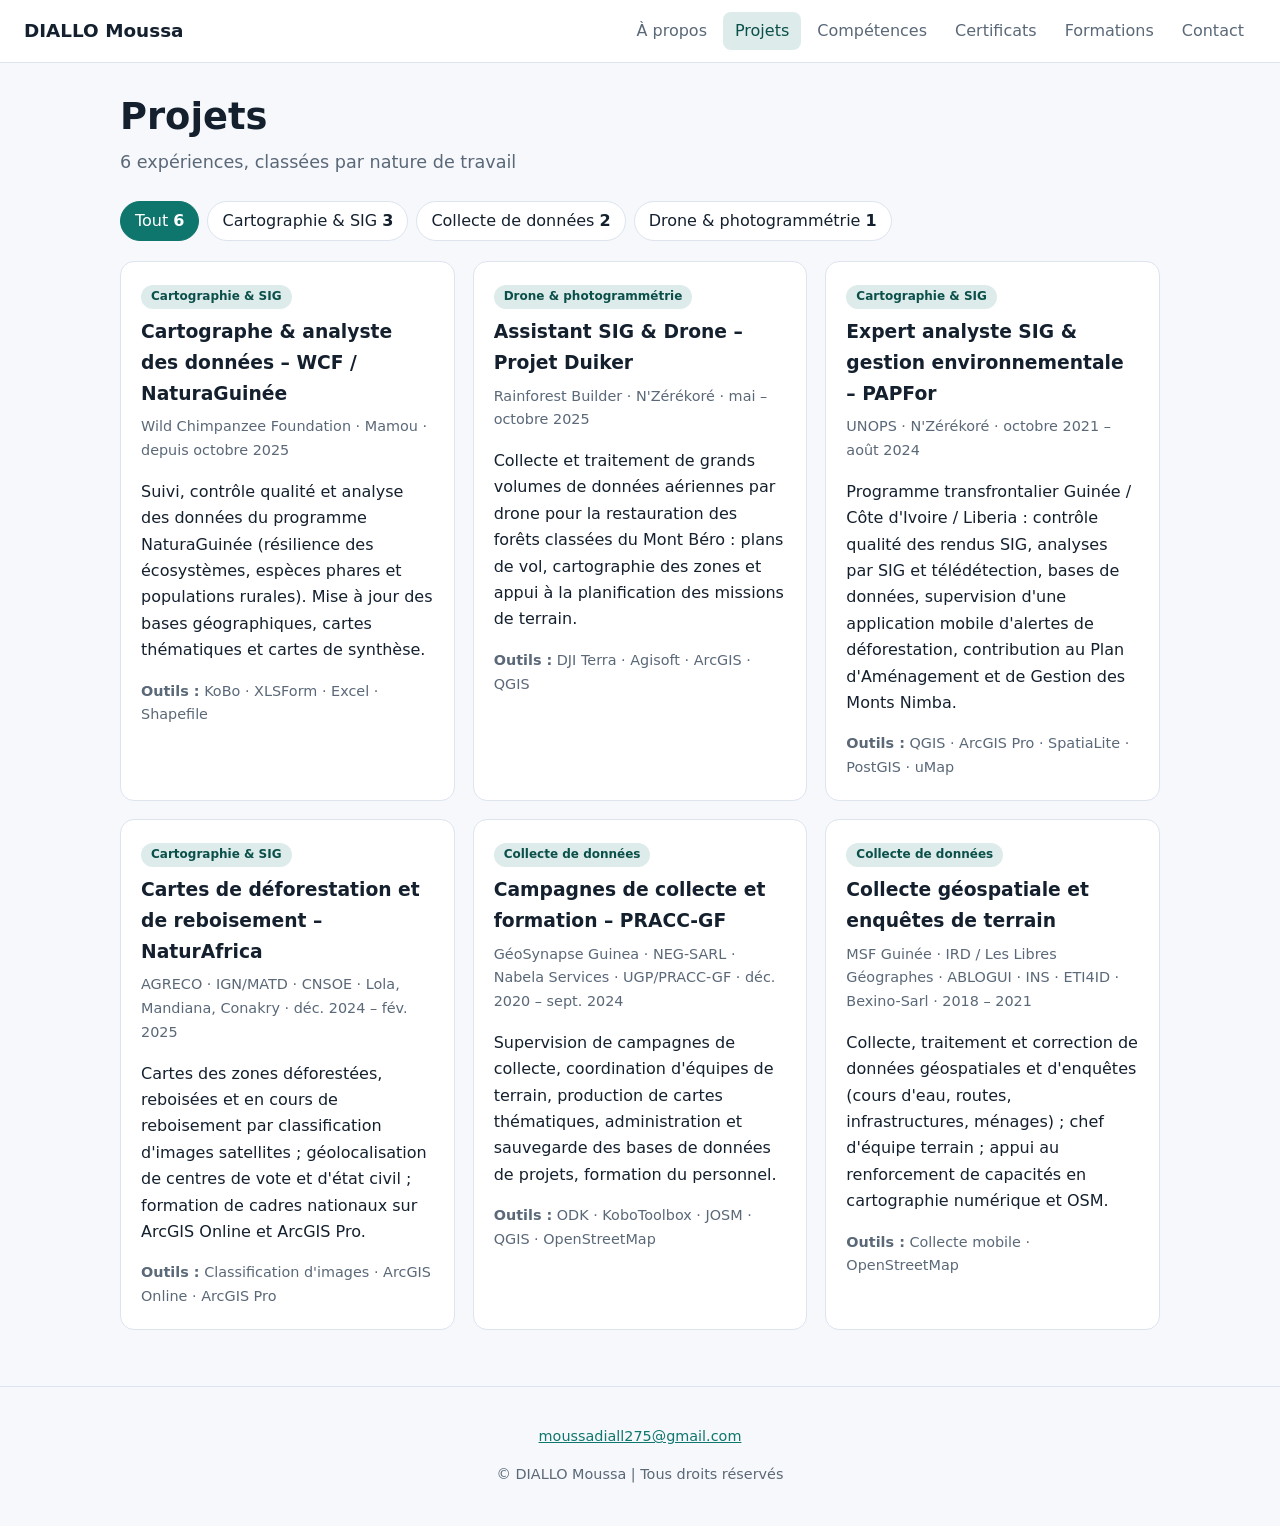
==== projets.html @ 453876b7 "Add files via upload" ====
<!DOCTYPE html>
<html lang="fr"><head><meta charset="UTF-8"><meta name="viewport" content="width=device-width, initial-scale=1, viewport-fit=cover">
<title>Projets | DIALLO Moussa</title><meta name="description" content="Portfolio de DIALLO Moussa, géographe et spécialiste SIG, collecte numérique et drone mapping, basé en Guinée.">
<link rel="icon" href="img/portrait.jpg"><link rel="stylesheet" href="css/style.css"></head>
<body>
<header class="nav"><a class="logo" href="index.html">DIALLO Moussa</a><button class="burger" aria-label="Menu" onclick="document.body.classList.toggle('open')">☰</button><nav><a href="index.html">À propos</a><a href="projets.html" class=active>Projets</a><a href="competences.html">Compétences</a><a href="certificats.html">Certificats</a><a href="formations.html">Formations</a><a href="contact.html">Contact</a></nav></header>
<main>
<section><h1>Projets</h1><p class="lead">6 expériences, classées par nature de travail</p><div class="chips"><button class="chip on" data-f="all">Tout <b>6</b></button><button class="chip" data-f="Cartographie &amp; SIG">Cartographie &amp; SIG <b>3</b></button><button class="chip" data-f="Collecte de données">Collecte de données <b>2</b></button><button class="chip" data-f="Drone &amp; photogrammétrie">Drone &amp; photogrammétrie <b>1</b></button></div><div class="grid"><article class="card" data-c="Cartographie &amp; SIG"><span class="tag">Cartographie &amp; SIG</span><h3>Cartographe &amp; analyste des données – WCF / NaturaGuinée</h3><p class="meta">Wild Chimpanzee Foundation · Mamou · depuis octobre 2025</p><p>Suivi, contrôle qualité et analyse des données du programme NaturaGuinée (résilience des écosystèmes, espèces phares et populations rurales). Mise à jour des bases géographiques, cartes thématiques et cartes de synthèse.</p><p class="tools"><strong>Outils :</strong> KoBo · XLSForm · Excel · Shapefile</p></article><article class="card" data-c="Drone &amp; photogrammétrie"><span class="tag">Drone &amp; photogrammétrie</span><h3>Assistant SIG &amp; Drone – Projet Duiker</h3><p class="meta">Rainforest Builder · N&#x27;Zérékoré · mai – octobre 2025</p><p>Collecte et traitement de grands volumes de données aériennes par drone pour la restauration des forêts classées du Mont Béro : plans de vol, cartographie des zones et appui à la planification des missions de terrain.</p><p class="tools"><strong>Outils :</strong> DJI Terra · Agisoft · ArcGIS · QGIS</p></article><article class="card" data-c="Cartographie &amp; SIG"><span class="tag">Cartographie &amp; SIG</span><h3>Expert analyste SIG &amp; gestion environnementale – PAPFor</h3><p class="meta">UNOPS · N&#x27;Zérékoré · octobre 2021 – août 2024</p><p>Programme transfrontalier Guinée / Côte d&#x27;Ivoire / Liberia : contrôle qualité des rendus SIG, analyses par SIG et télédétection, bases de données, supervision d&#x27;une application mobile d&#x27;alertes de déforestation, contribution au Plan d&#x27;Aménagement et de Gestion des Monts Nimba.</p><p class="tools"><strong>Outils :</strong> QGIS · ArcGIS Pro · SpatiaLite · PostGIS · uMap</p></article><article class="card" data-c="Cartographie &amp; SIG"><span class="tag">Cartographie &amp; SIG</span><h3>Cartes de déforestation et de reboisement – NaturAfrica</h3><p class="meta">AGRECO · IGN/MATD · CNSOE · Lola, Mandiana, Conakry · déc. 2024 – fév. 2025</p><p>Cartes des zones déforestées, reboisées et en cours de reboisement par classification d&#x27;images satellites ; géolocalisation de centres de vote et d&#x27;état civil ; formation de cadres nationaux sur ArcGIS Online et ArcGIS Pro.</p><p class="tools"><strong>Outils :</strong> Classification d&#x27;images · ArcGIS Online · ArcGIS Pro</p></article><article class="card" data-c="Collecte de données"><span class="tag">Collecte de données</span><h3>Campagnes de collecte et formation – PRACC-GF</h3><p class="meta">GéoSynapse Guinea · NEG-SARL · Nabela Services · UGP/PRACC-GF · déc. 2020 – sept. 2024</p><p>Supervision de campagnes de collecte, coordination d&#x27;équipes de terrain, production de cartes thématiques, administration et sauvegarde des bases de données de projets, formation du personnel.</p><p class="tools"><strong>Outils :</strong> ODK · KoboToolbox · JOSM · QGIS · OpenStreetMap</p></article><article class="card" data-c="Collecte de données"><span class="tag">Collecte de données</span><h3>Collecte géospatiale et enquêtes de terrain</h3><p class="meta">MSF Guinée · IRD / Les Libres Géographes · ABLOGUI · INS · ETI4ID · Bexino-Sarl · 2018 – 2021</p><p>Collecte, traitement et correction de données géospatiales et d&#x27;enquêtes (cours d&#x27;eau, routes, infrastructures, ménages) ; chef d&#x27;équipe terrain ; appui au renforcement de capacités en cartographie numérique et OSM.</p><p class="tools"><strong>Outils :</strong> Collecte mobile · OpenStreetMap</p></article></div></section>
</main>
<footer><p><a href="mailto:moussadiall275@gmail.com">moussadiall275@gmail.com</a></p><p>© DIALLO Moussa | Tous droits réservés</p></footer>
<script src="js/main.js"></script>
</body></html>
---- css/style.css ----
:root{--bg:#f6f8fb;--fg:#14202e;--mut:#5a6878;--card:#fff;--line:#dde4ee;--ac:#0f766e;--ac2:#0b4f4a;--acfg:#fff;box-sizing:border-box;padding-top:env(safe-area-inset-top,0px);padding-bottom:env(safe-area-inset-bottom,0px)}
@media(prefers-color-scheme:dark){:root:not([data-theme=light]){--bg:#0e1620;--fg:#e8eef5;--mut:#9fb0c2;--card:#16212d;--line:#26364a;--ac:#2dd4bf;--ac2:#5eead4;--acfg:#06201d;color-scheme:dark}}
:root[data-theme=dark]{--bg:#0e1620;--fg:#e8eef5;--mut:#9fb0c2;--card:#16212d;--line:#26364a;--ac:#2dd4bf;--ac2:#5eead4;--acfg:#06201d;color-scheme:dark}
html{scroll-padding-top:env(safe-area-inset-top,0px)}*{box-sizing:border-box}
body{margin:0;background:var(--bg);color:var(--fg);font:16px/1.65 system-ui,-apple-system,"Segoe UI",Roboto,Arial,sans-serif}
a{color:var(--ac)}main{max-width:1080px;margin:0 auto;padding:32px 20px 56px}
.nav{position:sticky;top:0;z-index:20;display:flex;align-items:center;justify-content:space-between;gap:16px;padding:12px 24px;background:var(--card);border-bottom:1px solid var(--line)}
.logo{font-weight:700;font-size:1.15rem;color:var(--fg);text-decoration:none}
.nav nav{display:flex;gap:4px;flex-wrap:wrap}.nav nav a{padding:6px 12px;border-radius:8px;text-decoration:none;color:var(--mut);font-weight:500}
.nav nav a:hover,.nav nav a.active{color:var(--ac2);background:color-mix(in srgb,var(--ac) 14%,transparent)}
.burger{display:none;background:none;border:1px solid var(--line);color:var(--fg);border-radius:8px;font-size:1.2rem;padding:2px 10px;cursor:pointer}
h1{font-size:2.3rem;line-height:1.2;margin:0 0 8px}h2{margin:36px 0 12px}h3{margin:0 0 6px}em{color:var(--ac);font-style:normal}
.lead{color:var(--mut);margin:0 0 24px;font-size:1.1rem}
.hero{display:grid;grid-template-columns:260px 1fr;gap:40px;align-items:center;padding:16px 0 24px}
.portrait{width:260px;height:260px;border-radius:50%;object-fit:cover;border:4px solid var(--ac)}
#typed{color:var(--ac)}#typed::after{content:"|";animation:bl 1s steps(1) infinite}@keyframes bl{50%{opacity:0}}
.btns{display:flex;gap:12px;flex-wrap:wrap;margin-top:18px}
.btn{display:inline-block;background:var(--ac);color:var(--acfg);border:2px solid var(--ac);padding:10px 22px;border-radius:999px;font:600 1rem inherit;text-decoration:none;cursor:pointer}
.btn.ghost{background:transparent;color:var(--ac)}
.grid{display:grid;grid-template-columns:repeat(auto-fill,minmax(300px,1fr));gap:18px}.g3{grid-template-columns:repeat(auto-fill,minmax(260px,1fr))}
.card{background:var(--card);border:1px solid var(--line);border-radius:14px;padding:20px}
.tag{display:inline-block;font-size:.75rem;font-weight:600;color:var(--ac2);background:color-mix(in srgb,var(--ac) 14%,transparent);padding:2px 10px;border-radius:999px;margin-bottom:8px}
.meta{color:var(--mut);font-size:.9rem;margin:0 0 8px}.tools{font-size:.9rem;color:var(--mut);margin-bottom:0}
.chips{display:flex;gap:8px;flex-wrap:wrap;margin-bottom:20px}
.chip{background:var(--card);border:1px solid var(--line);color:var(--fg);padding:6px 14px;border-radius:999px;cursor:pointer;font:inherit}
.chip.on{background:var(--ac);color:var(--acfg);border-color:var(--ac)}
.shot{margin:0}.ph{aspect-ratio:4/3;border:2px dashed var(--line);border-radius:14px;display:grid;place-items:center;color:var(--mut);background:var(--card)}
figcaption{margin-top:8px;color:var(--mut);font-size:.95rem}
.scroll{overflow-x:auto}table{width:100%;border-collapse:collapse;background:var(--card);border:1px solid var(--line)}
th,td{text-align:left;padding:10px 14px;border-bottom:1px solid var(--line);vertical-align:top}th{color:var(--ac2)}td:first-child{white-space:nowrap;color:var(--mut)}
.timeline{list-style:none;padding:0;margin:0;border-left:3px solid var(--ac)}.timeline li{display:grid;grid-template-columns:130px 1fr;gap:16px;padding:0 0 26px 20px}.timeline b{color:var(--ac2)}
.plain{padding-left:20px}.plain li{margin-bottom:6px}
.two{display:grid;grid-template-columns:1.4fr 1fr;gap:24px}form{display:grid;gap:14px}label{display:grid;gap:4px;font-weight:600}
input,textarea{font:inherit;padding:10px 12px;border:1px solid var(--line);border-radius:10px;background:var(--card);color:var(--fg)}
.marquee{overflow:hidden;white-space:nowrap;border-block:1px solid var(--line);padding:12px 0;margin-top:24px;color:var(--ac2);font-weight:600}
.marquee div{display:inline-block;animation:mq 40s linear infinite}@keyframes mq{to{transform:translateX(-50%)}}
footer{text-align:center;padding:24px 20px;border-top:1px solid var(--line);color:var(--mut);font-size:.9rem}
.view{display:none}.view.show{display:block}
@media(max-width:760px){.hero,.two{grid-template-columns:1fr}.portrait{margin:auto}.timeline li{grid-template-columns:1fr;gap:2px}h1{font-size:1.9rem}
.burger{display:block}.nav nav{display:none;position:absolute;top:100%;left:0;right:0;background:var(--card);padding:10px 20px;flex-direction:column;border-bottom:1px solid var(--line)}body.open .nav nav{display:flex}}
@media(prefers-reduced-motion:reduce){.marquee div,#typed::after{animation:none}}
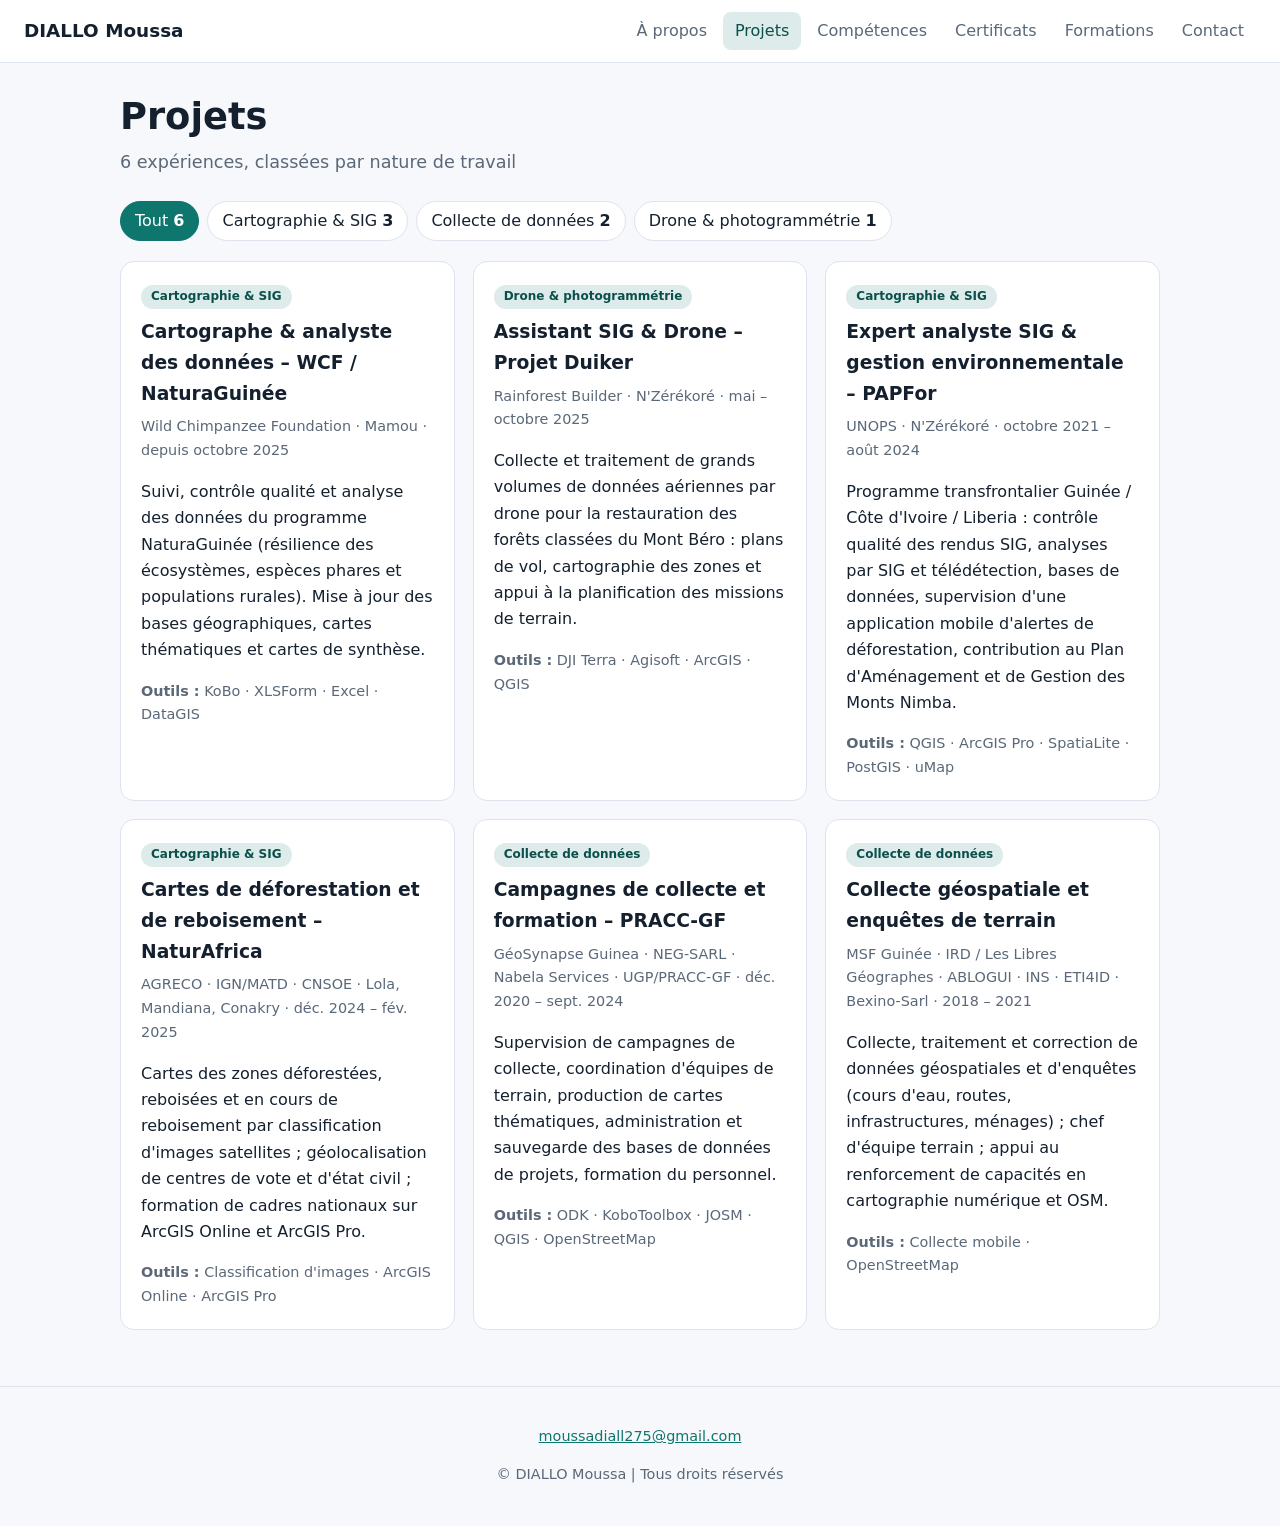
==== commit 81766db1: "Update projets.html" ====
--- a/projets.html
+++ b/projets.html
@@ -5,7 +5,7 @@
 <body>
 <header class="nav"><a class="logo" href="index.html">DIALLO Moussa</a><button class="burger" aria-label="Menu" onclick="document.body.classList.toggle('open')">☰</button><nav><a href="index.html">À propos</a><a href="projets.html" class=active>Projets</a><a href="competences.html">Compétences</a><a href="certificats.html">Certificats</a><a href="formations.html">Formations</a><a href="contact.html">Contact</a></nav></header>
 <main>
-<section><h1>Projets</h1><p class="lead">6 expériences, classées par nature de travail</p><div class="chips"><button class="chip on" data-f="all">Tout <b>6</b></button><button class="chip" data-f="Cartographie &amp; SIG">Cartographie &amp; SIG <b>3</b></button><button class="chip" data-f="Collecte de données">Collecte de données <b>2</b></button><button class="chip" data-f="Drone &amp; photogrammétrie">Drone &amp; photogrammétrie <b>1</b></button></div><div class="grid"><article class="card" data-c="Cartographie &amp; SIG"><span class="tag">Cartographie &amp; SIG</span><h3>Cartographe &amp; analyste des données – WCF / NaturaGuinée</h3><p class="meta">Wild Chimpanzee Foundation · Mamou · depuis octobre 2025</p><p>Suivi, contrôle qualité et analyse des données du programme NaturaGuinée (résilience des écosystèmes, espèces phares et populations rurales). Mise à jour des bases géographiques, cartes thématiques et cartes de synthèse.</p><p class="tools"><strong>Outils :</strong> KoBo · XLSForm · Excel · Shapefile</p></article><article class="card" data-c="Drone &amp; photogrammétrie"><span class="tag">Drone &amp; photogrammétrie</span><h3>Assistant SIG &amp; Drone – Projet Duiker</h3><p class="meta">Rainforest Builder · N&#x27;Zérékoré · mai – octobre 2025</p><p>Collecte et traitement de grands volumes de données aériennes par drone pour la restauration des forêts classées du Mont Béro : plans de vol, cartographie des zones et appui à la planification des missions de terrain.</p><p class="tools"><strong>Outils :</strong> DJI Terra · Agisoft · ArcGIS · QGIS</p></article><article class="card" data-c="Cartographie &amp; SIG"><span class="tag">Cartographie &amp; SIG</span><h3>Expert analyste SIG &amp; gestion environnementale – PAPFor</h3><p class="meta">UNOPS · N&#x27;Zérékoré · octobre 2021 – août 2024</p><p>Programme transfrontalier Guinée / Côte d&#x27;Ivoire / Liberia : contrôle qualité des rendus SIG, analyses par SIG et télédétection, bases de données, supervision d&#x27;une application mobile d&#x27;alertes de déforestation, contribution au Plan d&#x27;Aménagement et de Gestion des Monts Nimba.</p><p class="tools"><strong>Outils :</strong> QGIS · ArcGIS Pro · SpatiaLite · PostGIS · uMap</p></article><article class="card" data-c="Cartographie &amp; SIG"><span class="tag">Cartographie &amp; SIG</span><h3>Cartes de déforestation et de reboisement – NaturAfrica</h3><p class="meta">AGRECO · IGN/MATD · CNSOE · Lola, Mandiana, Conakry · déc. 2024 – fév. 2025</p><p>Cartes des zones déforestées, reboisées et en cours de reboisement par classification d&#x27;images satellites ; géolocalisation de centres de vote et d&#x27;état civil ; formation de cadres nationaux sur ArcGIS Online et ArcGIS Pro.</p><p class="tools"><strong>Outils :</strong> Classification d&#x27;images · ArcGIS Online · ArcGIS Pro</p></article><article class="card" data-c="Collecte de données"><span class="tag">Collecte de données</span><h3>Campagnes de collecte et formation – PRACC-GF</h3><p class="meta">GéoSynapse Guinea · NEG-SARL · Nabela Services · UGP/PRACC-GF · déc. 2020 – sept. 2024</p><p>Supervision de campagnes de collecte, coordination d&#x27;équipes de terrain, production de cartes thématiques, administration et sauvegarde des bases de données de projets, formation du personnel.</p><p class="tools"><strong>Outils :</strong> ODK · KoboToolbox · JOSM · QGIS · OpenStreetMap</p></article><article class="card" data-c="Collecte de données"><span class="tag">Collecte de données</span><h3>Collecte géospatiale et enquêtes de terrain</h3><p class="meta">MSF Guinée · IRD / Les Libres Géographes · ABLOGUI · INS · ETI4ID · Bexino-Sarl · 2018 – 2021</p><p>Collecte, traitement et correction de données géospatiales et d&#x27;enquêtes (cours d&#x27;eau, routes, infrastructures, ménages) ; chef d&#x27;équipe terrain ; appui au renforcement de capacités en cartographie numérique et OSM.</p><p class="tools"><strong>Outils :</strong> Collecte mobile · OpenStreetMap</p></article></div></section>
+<section><h1>Projets</h1><p class="lead">6 expériences, classées par nature de travail</p><div class="chips"><button class="chip on" data-f="all">Tout <b>6</b></button><button class="chip" data-f="Cartographie &amp; SIG">Cartographie &amp; SIG <b>3</b></button><button class="chip" data-f="Collecte de données">Collecte de données <b>2</b></button><button class="chip" data-f="Drone &amp; photogrammétrie">Drone &amp; photogrammétrie <b>1</b></button></div><div class="grid"><article class="card" data-c="Cartographie &amp; SIG"><span class="tag">Cartographie &amp; SIG</span><h3>Cartographe &amp; analyste des données – WCF / NaturaGuinée</h3><p class="meta">Wild Chimpanzee Foundation · Mamou · depuis octobre 2025</p><p>Suivi, contrôle qualité et analyse des données du programme NaturaGuinée (résilience des écosystèmes, espèces phares et populations rurales). Mise à jour des bases géographiques, cartes thématiques et cartes de synthèse.</p><p class="tools"><strong>Outils :</strong> KoBo · XLSForm · Excel · DataGIS</p></article><article class="card" data-c="Drone &amp; photogrammétrie"><span class="tag">Drone &amp; photogrammétrie</span><h3>Assistant SIG &amp; Drone – Projet Duiker</h3><p class="meta">Rainforest Builder · N&#x27;Zérékoré · mai – octobre 2025</p><p>Collecte et traitement de grands volumes de données aériennes par drone pour la restauration des forêts classées du Mont Béro : plans de vol, cartographie des zones et appui à la planification des missions de terrain.</p><p class="tools"><strong>Outils :</strong> DJI Terra · Agisoft · ArcGIS · QGIS</p></article><article class="card" data-c="Cartographie &amp; SIG"><span class="tag">Cartographie &amp; SIG</span><h3>Expert analyste SIG &amp; gestion environnementale – PAPFor</h3><p class="meta">UNOPS · N&#x27;Zérékoré · octobre 2021 – août 2024</p><p>Programme transfrontalier Guinée / Côte d&#x27;Ivoire / Liberia : contrôle qualité des rendus SIG, analyses par SIG et télédétection, bases de données, supervision d&#x27;une application mobile d&#x27;alertes de déforestation, contribution au Plan d&#x27;Aménagement et de Gestion des Monts Nimba.</p><p class="tools"><strong>Outils :</strong> QGIS · ArcGIS Pro · SpatiaLite · PostGIS · uMap</p></article><article class="card" data-c="Cartographie &amp; SIG"><span class="tag">Cartographie &amp; SIG</span><h3>Cartes de déforestation et de reboisement – NaturAfrica</h3><p class="meta">AGRECO · IGN/MATD · CNSOE · Lola, Mandiana, Conakry · déc. 2024 – fév. 2025</p><p>Cartes des zones déforestées, reboisées et en cours de reboisement par classification d&#x27;images satellites ; géolocalisation de centres de vote et d&#x27;état civil ; formation de cadres nationaux sur ArcGIS Online et ArcGIS Pro.</p><p class="tools"><strong>Outils :</strong> Classification d&#x27;images · ArcGIS Online · ArcGIS Pro</p></article><article class="card" data-c="Collecte de données"><span class="tag">Collecte de données</span><h3>Campagnes de collecte et formation – PRACC-GF</h3><p class="meta">GéoSynapse Guinea · NEG-SARL · Nabela Services · UGP/PRACC-GF · déc. 2020 – sept. 2024</p><p>Supervision de campagnes de collecte, coordination d&#x27;équipes de terrain, production de cartes thématiques, administration et sauvegarde des bases de données de projets, formation du personnel.</p><p class="tools"><strong>Outils :</strong> ODK · KoboToolbox · JOSM · QGIS · OpenStreetMap</p></article><article class="card" data-c="Collecte de données"><span class="tag">Collecte de données</span><h3>Collecte géospatiale et enquêtes de terrain</h3><p class="meta">MSF Guinée · IRD / Les Libres Géographes · ABLOGUI · INS · ETI4ID · Bexino-Sarl · 2018 – 2021</p><p>Collecte, traitement et correction de données géospatiales et d&#x27;enquêtes (cours d&#x27;eau, routes, infrastructures, ménages) ; chef d&#x27;équipe terrain ; appui au renforcement de capacités en cartographie numérique et OSM.</p><p class="tools"><strong>Outils :</strong> Collecte mobile · OpenStreetMap</p></article></div></section>
 </main>
 <footer><p><a href="mailto:moussadiall275@gmail.com">moussadiall275@gmail.com</a></p><p>© DIALLO Moussa | Tous droits réservés</p></footer>
 <script src="js/main.js"></script>
